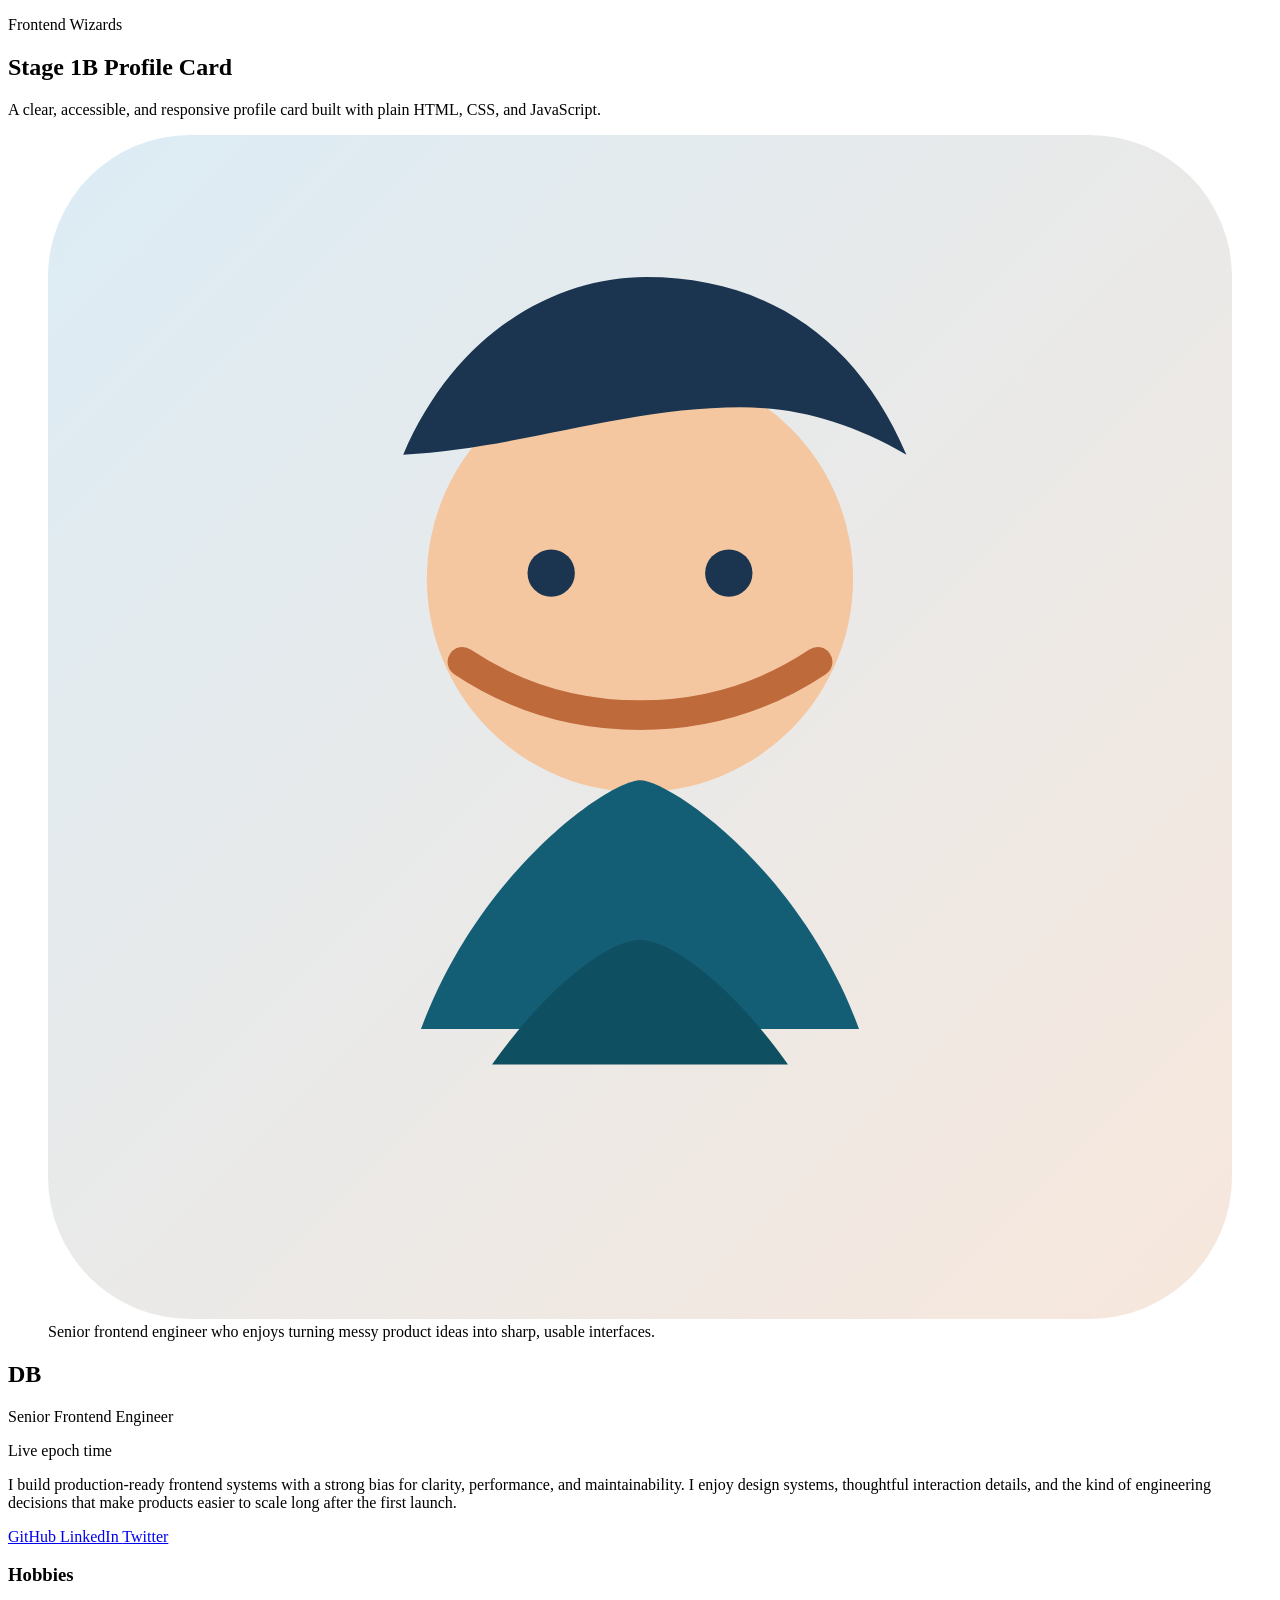
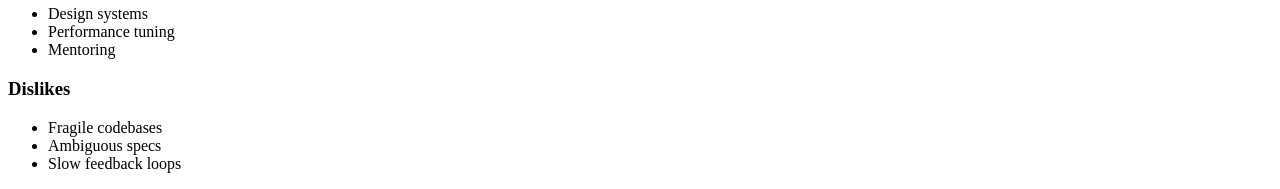
==== stage-1b/index.html @ a4ab2f9a "feat(profile): add profile card markup" ====
﻿<!DOCTYPE html>
<html lang="en">
  <head>
    <meta charset="UTF-8" />
    <meta name="viewport" content="width=device-width, initial-scale=1.0" />
    <title>HNG14 Stage 1B Profile Card</title>
    <link rel="stylesheet" href="styles.css" />
  </head>
  <body>
    <main class="page-shell" data-testid="test-profile-page-shell">
      <section class="page-intro" data-testid="test-profile-page-intro">
        <p class="eyebrow" data-testid="test-profile-page-kicker">Frontend Wizards</p>
        <h1 class="page-title" data-testid="test-profile-page-title">Stage 1B Profile Card</h1>
        <p class="page-copy" data-testid="test-profile-page-copy">
          A clear, accessible, and responsive profile card built with plain HTML, CSS, and
          JavaScript.
        </p>
      </section>

      <article class="profile-card" data-testid="test-profile-card" aria-labelledby="profile-name">
        <figure class="profile-media" data-testid="test-profile-media">
          <img
            class="profile-avatar"
            src="assets/profile-avatar.svg"
            alt="Portrait illustration of DB smiling in a blue shirt"
            data-testid="test-user-avatar"
          />
          <figcaption class="profile-caption" data-testid="test-profile-caption">
            Senior frontend engineer who enjoys turning messy product ideas into sharp, usable
            interfaces.
          </figcaption>
        </figure>

        <div class="profile-content" data-testid="test-profile-content">
          <header class="profile-header" data-testid="test-profile-header">
            <div class="profile-heading" data-testid="test-profile-heading">
              <h2 id="profile-name" class="profile-name" data-testid="test-user-name">DB</h2>
              <p class="profile-role" data-testid="test-profile-role">Senior Frontend Engineer</p>
            </div>

            <div class="profile-time-block" data-testid="test-profile-time-block">
              <span class="time-label" data-testid="test-profile-time-label">Live epoch time</span>
              <p class="profile-time" data-testid="test-user-time" aria-live="polite"></p>
            </div>
          </header>

          <p class="profile-bio" data-testid="test-user-bio">
            I build production-ready frontend systems with a strong bias for clarity, performance,
            and maintainability. I enjoy design systems, thoughtful interaction details, and the
            kind of engineering decisions that make products easier to scale long after the first
            launch.
          </p>

          <nav class="social-nav" data-testid="test-user-social-links" aria-label="Social links">
            <a
              class="social-link"
              href="https://github.com/#"
              target="_blank"
              rel="noopener noreferrer"
              data-testid="test-user-social-github"
            >
              GitHub
            </a>
            <a
              class="social-link"
              href="https://www.linkedin.com/#"
              target="_blank"
              rel="noopener noreferrer"
              data-testid="test-user-social-linkedin"
            >
              LinkedIn
            </a>
            <a
              class="social-link"
              href="https://x.com/#"
              target="_blank"
              rel="noopener noreferrer"
              data-testid="test-user-social-twitter"
            >
              Twitter
            </a>
          </nav>

          <div class="profile-lists" data-testid="test-profile-lists">
            <section class="list-section" data-testid="test-profile-hobbies-section" aria-labelledby="hobbies-heading">
              <h3 id="hobbies-heading" class="list-title" data-testid="test-profile-hobbies-title">Hobbies</h3>
              <ul class="pill-list" data-testid="test-user-hobbies">
                <li class="pill-item" data-testid="test-user-hobby-ui-design">Design systems</li>
                <li class="pill-item" data-testid="test-user-hobby-reading">Performance tuning</li>
                <li class="pill-item" data-testid="test-user-hobby-football">Mentoring</li>
              </ul>
            </section>

            <section class="list-section" data-testid="test-profile-dislikes-section" aria-labelledby="dislikes-heading">
              <h3 id="dislikes-heading" class="list-title" data-testid="test-profile-dislikes-title">Dislikes</h3>
              <ul class="pill-list pill-list-muted" data-testid="test-user-dislikes">
                <li class="pill-item" data-testid="test-user-dislike-clutter">Fragile codebases</li>
                <li class="pill-item" data-testid="test-user-dislike-poor-contrast">Ambiguous specs</li>
                <li class="pill-item" data-testid="test-user-dislike-late-feedback">Slow feedback loops</li>
              </ul>
            </section>
          </div>
        </div>
      </article>
    </main>

    <script src="script.js"></script>
  </body>
</html>
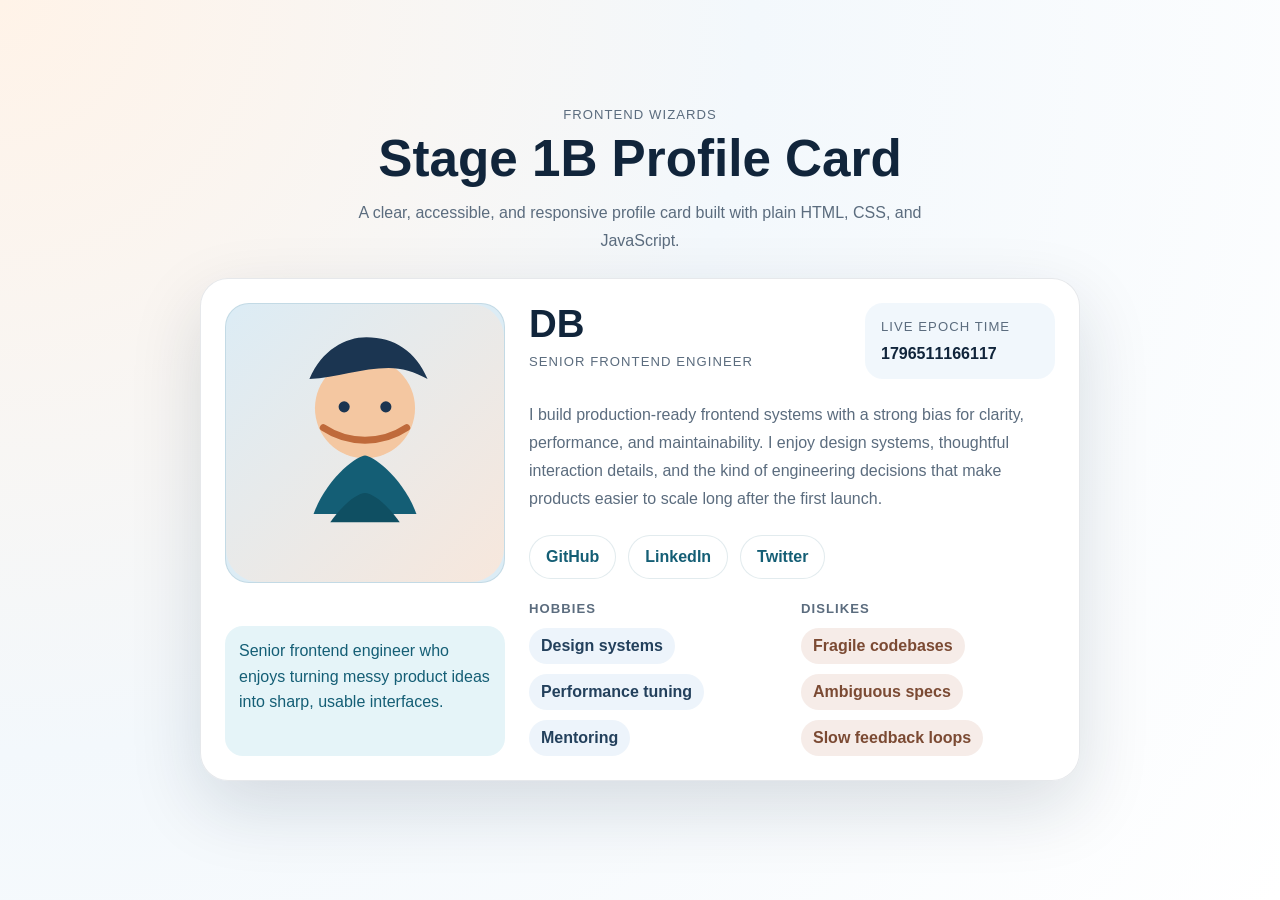
==== commit 47948f0e: "fix: update CSS path and add cache-busting for Vercel deployment" ====
--- a/stage-1b/index.html
+++ b/stage-1b/index.html
@@ -4,7 +4,7 @@
     <meta charset="UTF-8" />
     <meta name="viewport" content="width=device-width, initial-scale=1.0" />
     <title>HNG14 Stage 1B Profile Card</title>
-    <link rel="stylesheet" href="styles.css" />
+    <link rel="stylesheet" href="./styles.css?v=1.0" />
   </head>
   <body>
     <main class="page-shell" data-testid="test-profile-page-shell">
--- a/stage-1b/styles.css
+++ b/stage-1b/styles.css
@@ -0,0 +1,256 @@
+﻿:root {
+  color-scheme: light;
+  --page-bg: radial-gradient(circle at top left, #fff3e8 0%, #f3f8fc 48%, #ffffff 100%);
+  --card-bg: rgba(255, 255, 255, 0.95);
+  --card-border: rgba(13, 34, 57, 0.1);
+  --text-main: #11253b;
+  --text-muted: #5b6c7e;
+  --accent: #145e75;
+  --accent-soft: #e5f4f8;
+  --pill-bg: #edf4fb;
+  --pill-text: #23405c;
+  --muted-pill-bg: #f6ece8;
+  --muted-pill-text: #7b4a33;
+  --focus-ring: #0f766e;
+  --shadow: 0 26px 72px rgba(17, 37, 59, 0.14);
+  --radius-xl: 28px;
+  --radius-lg: 18px;
+}
+
+*,
+*::before,
+*::after {
+  box-sizing: border-box;
+}
+
+html,
+body {
+  margin: 0;
+  min-height: 100%;
+  font-family: "Segoe UI", Tahoma, Geneva, Verdana, sans-serif;
+  background: var(--page-bg);
+  color: var(--text-main);
+}
+
+body {
+  min-width: 320px;
+}
+
+.page-shell {
+  min-height: 100vh;
+  padding: 28px 16px 40px;
+  display: grid;
+  gap: 24px;
+  align-content: center;
+  justify-items: center;
+}
+
+.page-intro {
+  width: min(100%, 780px);
+  text-align: center;
+}
+
+.eyebrow,
+.time-label,
+.list-title,
+.profile-role {
+  margin: 0;
+  font-size: 0.82rem;
+  letter-spacing: 0.08em;
+  text-transform: uppercase;
+  color: var(--text-muted);
+}
+
+.page-title {
+  margin: 10px 0 0;
+  font-size: clamp(2rem, 5vw, 3.2rem);
+  line-height: 1.05;
+}
+
+.page-copy {
+  width: min(100%, 620px);
+  margin: 14px auto 0;
+  color: var(--text-muted);
+  line-height: 1.7;
+}
+
+.profile-card {
+  width: min(100%, 880px);
+  padding: 24px;
+  display: grid;
+  grid-template-columns: minmax(220px, 280px) minmax(0, 1fr);
+  gap: 24px;
+  border: 1px solid var(--card-border);
+  border-radius: var(--radius-xl);
+  background: var(--card-bg);
+  box-shadow: var(--shadow);
+  overflow-wrap: anywhere;
+}
+
+.profile-media {
+  margin: 0;
+  display: grid;
+  gap: 14px;
+}
+
+.profile-avatar {
+  width: 100%;
+  aspect-ratio: 1 / 1;
+  object-fit: cover;
+  border-radius: calc(var(--radius-xl) - 4px);
+  border: 1px solid rgba(20, 94, 117, 0.12);
+  background: #dcecf5;
+}
+
+.profile-caption {
+  margin: 0;
+  padding: 12px 14px;
+  border-radius: var(--radius-lg);
+  background: var(--accent-soft);
+  color: var(--accent);
+  line-height: 1.6;
+}
+
+.profile-content {
+  display: grid;
+  gap: 22px;
+  min-width: 0;
+}
+
+.profile-header {
+  display: flex;
+  gap: 16px;
+  justify-content: space-between;
+  align-items: flex-start;
+  flex-wrap: wrap;
+}
+
+.profile-heading {
+  min-width: 0;
+}
+
+.profile-name {
+  margin: 0;
+  font-size: clamp(1.7rem, 4vw, 2.4rem);
+  line-height: 1.08;
+}
+
+.profile-role {
+  margin-top: 10px;
+}
+
+.profile-time-block {
+  min-width: 190px;
+  padding: 14px 16px;
+  border-radius: var(--radius-lg);
+  background: rgba(237, 244, 251, 0.74);
+}
+
+.profile-time {
+  margin: 8px 0 0;
+  font-weight: 700;
+  font-size: 1rem;
+  line-height: 1.4;
+}
+
+.profile-bio {
+  margin: 0;
+  color: var(--text-muted);
+  line-height: 1.75;
+}
+
+.social-nav {
+  display: flex;
+  gap: 12px;
+  flex-wrap: wrap;
+}
+
+.social-link {
+  min-height: 44px;
+  padding: 11px 16px;
+  display: inline-flex;
+  align-items: center;
+  justify-content: center;
+  border-radius: 999px;
+  border: 1px solid rgba(20, 94, 117, 0.12);
+  background: #ffffff;
+  color: var(--accent);
+  font-weight: 700;
+  text-decoration: none;
+  transition: transform 150ms ease, background-color 150ms ease, border-color 150ms ease;
+}
+
+.social-link:hover {
+  transform: translateY(-1px);
+  background: var(--accent-soft);
+}
+
+.profile-lists {
+  display: grid;
+  grid-template-columns: repeat(2, minmax(0, 1fr));
+  gap: 18px;
+}
+
+.list-section {
+  display: grid;
+  gap: 12px;
+}
+
+.pill-list {
+  margin: 0;
+  padding: 0;
+  list-style: none;
+  display: flex;
+  flex-wrap: wrap;
+  gap: 10px;
+}
+
+.pill-item {
+  padding: 9px 12px;
+  border-radius: 999px;
+  background: var(--pill-bg);
+  color: var(--pill-text);
+  font-weight: 600;
+}
+
+.pill-list-muted .pill-item {
+  background: var(--muted-pill-bg);
+  color: var(--muted-pill-text);
+}
+
+.social-link:focus-visible {
+  outline: 3px solid var(--focus-ring);
+  outline-offset: 3px;
+}
+
+@media (max-width: 767px) {
+  .page-shell {
+    padding-inline: 14px;
+  }
+
+  .profile-card {
+    padding: 18px;
+    grid-template-columns: 1fr;
+  }
+
+  .profile-header,
+  .profile-lists {
+    grid-template-columns: 1fr;
+    flex-direction: column;
+    align-items: stretch;
+  }
+
+  .profile-time-block {
+    min-width: 0;
+  }
+
+  .social-link {
+    flex: 1 1 140px;
+  }
+}
+
+@media (min-width: 768px) and (max-width: 1023px) {
+  .profile-card {
+    grid-template-columns: minmax(200px, 250px) minmax(0, 1fr);
+  }
+}
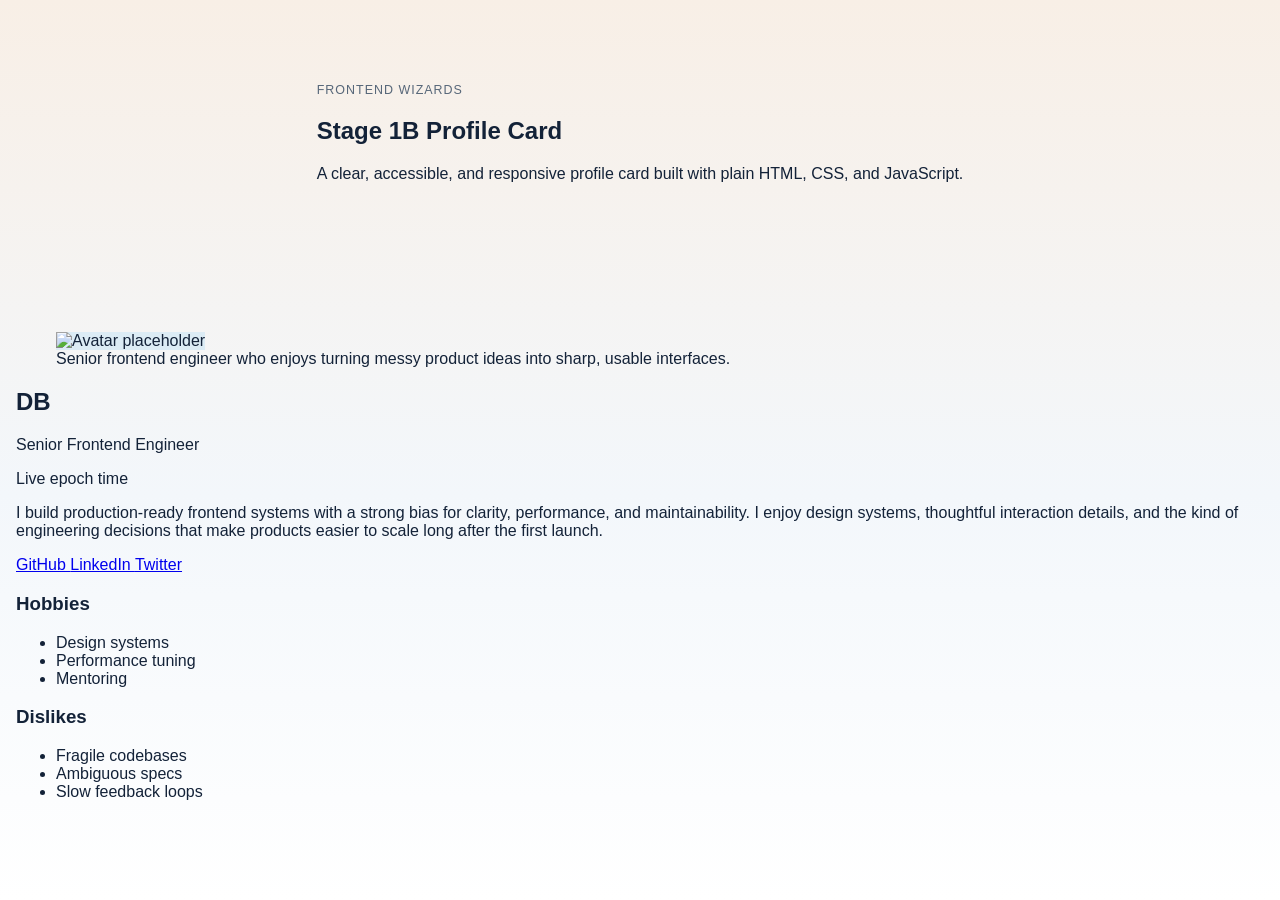
==== commit 0e4f83aa: "feat: add vercel.json config and fix absolute paths for stage-1b deployment - Add vercel.json to rou" ====
--- a/stage-1b/index.html
+++ b/stage-1b/index.html
@@ -4,7 +4,7 @@
     <meta charset="UTF-8" />
     <meta name="viewport" content="width=device-width, initial-scale=1.0" />
     <title>HNG14 Stage 1B Profile Card</title>
-    <link rel="stylesheet" href="./styles.css?v=1.0" />
+    <link rel="stylesheet" href="/styles.css?v=2.0" />
   </head>
   <body>
     <main class="page-shell" data-testid="test-profile-page-shell">
@@ -21,9 +21,10 @@
         <figure class="profile-media" data-testid="test-profile-media">
           <img
             class="profile-avatar"
-            src="assets/profile-avatar.svg"
+            src="/assets/profile-avatar.svg"
             alt="Portrait illustration of DB smiling in a blue shirt"
             data-testid="test-user-avatar"
+            onerror="this.style.background='#dcecf5'; this.alt='Avatar placeholder';"
           />
           <figcaption class="profile-caption" data-testid="test-profile-caption">
             Senior frontend engineer who enjoys turning messy product ideas into sharp, usable
@@ -104,6 +105,6 @@
       </article>
     </main>
 
-    <script src="script.js"></script>
+    <script src="/script.js"></script>
   </body>
 </html>
--- a/styles.css
+++ b/styles.css
@@ -0,0 +1,461 @@
+﻿:root {
+  color-scheme: light;
+  --page-bg: linear-gradient(180deg, #f8efe6 0%, #f3f7fb 55%, #ffffff 100%);
+  --card-bg: rgba(255, 255, 255, 0.94);
+  --card-border: rgba(18, 42, 66, 0.1);
+  --text-main: #132238;
+  --text-muted: #576779;
+  --accent: #0f766e;
+  --accent-strong: #0a5e58;
+  --low-bg: #e8f4ed;
+  --low-text: #1f5b39;
+  --medium-bg: #fff1dc;
+  --medium-text: #8a4b0f;
+  --high-bg: #ffe0dc;
+  --high-text: #9f2d20;
+  --pending-bg: #ecf1f7;
+  --pending-text: #44576c;
+  --progress-bg: #ddf7ed;
+  --progress-text: #0f5132;
+  --done-bg: #e6f6ee;
+  --done-text: #166534;
+  --danger-bg: #ffe0dc;
+  --danger-text: #9f2d20;
+  --tag-bg: #edf4fb;
+  --tag-text: #25425e;
+  --focus-ring: #0f766e;
+  --shadow: 0 24px 70px rgba(19, 34, 56, 0.14);
+  --radius-xl: 24px;
+  --radius-lg: 16px;
+}
+
+/* Basic reset so spacing behaves predictably */
+*,
+*::before,
+*::after {
+  box-sizing: border-box;
+}
+
+html,
+body {
+  margin: 0;
+  min-height: 100%;
+  font-family: "Segoe UI", Tahoma, Geneva, Verdana, sans-serif;
+  background: var(--page-bg);
+  color: var(--text-main);
+}
+
+body {
+  min-width: 320px;
+}
+
+/* Centers the card and keeps it comfortable on larger screens */
+.page-shell {
+  min-height: 100vh;
+  display: grid;
+  place-items: center;
+  padding: 24px 16px;
+}
+
+/* Main task card */
+.todo-card {
+  position: relative;
+  width: min(100%, 520px);
+  padding: 24px;
+  border: 1px solid var(--card-border);
+  border-radius: var(--radius-xl);
+  background: var(--card-bg);
+  box-shadow: var(--shadow);
+  backdrop-filter: blur(10px);
+  overflow: hidden;
+  overflow-wrap: anywhere;
+}
+
+.todo-card[data-editing="true"] {
+  border-color: rgba(15, 118, 110, 0.25);
+}
+
+.todo-card.is-done {
+  background: rgba(246, 250, 248, 0.96);
+}
+
+.todo-card.is-overdue {
+  border-color: rgba(159, 45, 32, 0.22);
+}
+
+.priority-indicator {
+  position: absolute;
+  top: 24px;
+  right: 24px;
+  width: 14px;
+  height: 14px;
+  border-radius: 999px;
+  background: var(--medium-text);
+  box-shadow: 0 0 0 4px rgba(255, 255, 255, 0.9);
+}
+
+.todo-card[data-priority="low"] .priority-indicator {
+  background: #2d7a4b;
+}
+
+.todo-card[data-priority="medium"] .priority-indicator {
+  background: #d97706;
+}
+
+.todo-card[data-priority="high"] .priority-indicator {
+  background: #c2410c;
+}
+
+.card-header,
+.task-controls,
+.control-cluster,
+.edit-grid,
+.edit-actions {
+  display: flex;
+  gap: 16px;
+}
+
+.card-header {
+  align-items: flex-start;
+  justify-content: space-between;
+}
+
+.title-group {
+  min-width: 0;
+}
+
+.eyebrow,
+.meta-label,
+.tags-heading,
+.control-label,
+.edit-field label {
+  margin: 0;
+  font-size: 0.78rem;
+  letter-spacing: 0.08em;
+  text-transform: uppercase;
+  color: var(--text-muted);
+}
+
+.todo-title {
+  margin: 10px 0 0;
+  font-size: clamp(1.45rem, 4vw, 1.9rem);
+  line-height: 1.15;
+}
+
+.todo-card.is-done .todo-title {
+  color: var(--text-muted);
+  text-decoration: line-through;
+  text-decoration-thickness: 2px;
+}
+
+.meta-badges {
+  display: flex;
+  flex-direction: column;
+  gap: 10px;
+  align-items: flex-end;
+  flex-shrink: 0;
+}
+
+.badge {
+  display: inline-flex;
+  align-items: center;
+  justify-content: center;
+  min-height: 36px;
+  padding: 8px 12px;
+  border-radius: 999px;
+  font-weight: 700;
+  font-size: 0.88rem;
+  white-space: nowrap;
+}
+
+.badge-priority[data-priority="Low"] {
+  background: var(--low-bg);
+  color: var(--low-text);
+}
+
+.badge-priority[data-priority="Medium"] {
+  background: var(--medium-bg);
+  color: var(--medium-text);
+}
+
+.badge-priority[data-priority="High"] {
+  background: var(--high-bg);
+  color: var(--high-text);
+}
+
+.badge-status[data-status="Pending"] {
+  background: var(--pending-bg);
+  color: var(--pending-text);
+}
+
+.badge-status[data-status="In Progress"] {
+  background: var(--progress-bg);
+  color: var(--progress-text);
+}
+
+.badge-status[data-status="Done"] {
+  background: var(--done-bg);
+  color: var(--done-text);
+}
+
+.todo-description {
+  margin: 18px 0 0;
+  color: var(--text-muted);
+  line-height: 1.7;
+}
+
+.collapsible-section.is-collapsed .todo-description {
+  display: -webkit-box;
+  -webkit-box-orient: vertical;
+  -webkit-line-clamp: 3;
+  overflow: hidden;
+}
+
+/* Two-column time section that collapses on mobile */
+.time-grid {
+  margin-top: 24px;
+  display: grid;
+  grid-template-columns: repeat(2, minmax(0, 1fr));
+  gap: 14px;
+}
+
+.time-block {
+  padding: 14px 16px;
+  border-radius: var(--radius-lg);
+  background: rgba(237, 244, 251, 0.76);
+}
+
+.meta-value {
+  display: block;
+  margin-top: 8px;
+  font-weight: 700;
+  line-height: 1.4;
+}
+
+.time-remaining {
+  color: var(--accent-strong);
+}
+
+.todo-card.is-overdue .time-remaining {
+  color: var(--danger-text);
+}
+
+.overdue-indicator {
+  margin: 16px 0 0;
+  padding: 10px 12px;
+  border-radius: 14px;
+  background: rgba(255, 224, 220, 0.72);
+  color: var(--danger-text);
+  font-weight: 700;
+}
+
+.task-controls {
+  margin-top: 24px;
+  align-items: flex-end;
+  justify-content: space-between;
+  flex-wrap: wrap;
+}
+
+.control-cluster {
+  align-items: flex-end;
+  flex-wrap: wrap;
+}
+
+.checkbox-row,
+.status-control-row {
+  display: inline-flex;
+  align-items: center;
+  gap: 12px;
+}
+
+.status-control-row {
+  flex-direction: column;
+  align-items: flex-start;
+}
+
+.todo-checkbox {
+  inline-size: 20px;
+  block-size: 20px;
+  margin: 0;
+  accent-color: var(--accent);
+}
+
+.checkbox-label {
+  font-weight: 600;
+}
+
+.status-control,
+.edit-field input,
+.edit-field textarea,
+.edit-field select {
+  width: 100%;
+  min-height: 44px;
+  padding: 10px 12px;
+  border: 1px solid rgba(19, 34, 56, 0.16);
+  border-radius: 14px;
+  background: #ffffff;
+  color: var(--text-main);
+  font: inherit;
+}
+
+.edit-field textarea {
+  min-height: 140px;
+  resize: vertical;
+}
+
+/* Shared button look for the quick actions */
+.action-buttons {
+  display: flex;
+  gap: 12px;
+  flex-wrap: wrap;
+  align-items: center;
+}
+
+.action-button {
+  min-height: 42px;
+  padding: 10px 16px;
+  border: 1px solid transparent;
+  border-radius: 999px;
+  background: var(--text-main);
+  color: #ffffff;
+  font-weight: 700;
+  cursor: pointer;
+  transition: transform 150ms ease, background-color 150ms ease, border-color 150ms ease;
+}
+
+.action-button:hover {
+  transform: translateY(-1px);
+}
+
+.ghost-button,
+.secondary-button {
+  background: transparent;
+  color: var(--text-main);
+  border-color: rgba(19, 34, 56, 0.14);
+}
+
+.edit-button,
+.save-button {
+  background: var(--accent);
+}
+
+.edit-button:hover,
+.save-button:hover {
+  background: var(--accent-strong);
+}
+
+.delete-button {
+  background: var(--danger-bg);
+  color: var(--danger-text);
+  border-color: rgba(159, 45, 32, 0.15);
+}
+
+.delete-button:hover {
+  background: #ffd3cd;
+}
+
+.todo-checkbox:focus-visible,
+.status-control:focus-visible,
+.action-button:focus-visible,
+.edit-field input:focus-visible,
+.edit-field textarea:focus-visible,
+.edit-field select:focus-visible {
+  outline: 3px solid var(--focus-ring);
+  outline-offset: 3px;
+}
+
+.tags-section {
+  margin-top: 24px;
+}
+
+.tag-list {
+  list-style: none;
+  margin: 12px 0 0;
+  padding: 0;
+  display: flex;
+  gap: 10px;
+  flex-wrap: wrap;
+}
+
+.tag-chip {
+  padding: 8px 12px;
+  border-radius: 999px;
+  background: var(--tag-bg);
+  color: var(--tag-text);
+  font-weight: 600;
+}
+
+.edit-form {
+  display: grid;
+  gap: 18px;
+}
+
+.edit-field {
+  display: grid;
+  gap: 8px;
+}
+
+.edit-grid {
+  align-items: flex-start;
+}
+
+.edit-grid > * {
+  flex: 1 1 220px;
+}
+
+.edit-actions {
+  justify-content: flex-start;
+  flex-wrap: wrap;
+}
+
+[hidden] {
+  display: none !important;
+}
+
+/* Small-screen layout keeps everything stacked and readable */
+@media (max-width: 767px) {
+  .todo-card {
+    width: min(100%, 100%);
+    padding: 20px;
+  }
+
+  .priority-indicator {
+    top: 20px;
+    right: 20px;
+  }
+
+  .card-header,
+  .task-controls,
+  .control-cluster,
+  .edit-grid {
+    flex-direction: column;
+    align-items: stretch;
+  }
+
+  .meta-badges {
+    align-items: flex-start;
+    flex-direction: row;
+    flex-wrap: wrap;
+  }
+
+  .time-grid {
+    grid-template-columns: 1fr;
+  }
+
+  .action-buttons,
+  .action-button {
+    width: 100%;
+  }
+
+  .status-control-row {
+    width: 100%;
+  }
+}
+
+@media (min-width: 768px) {
+  .todo-card {
+    width: min(100%, 500px);
+  }
+}
+
+
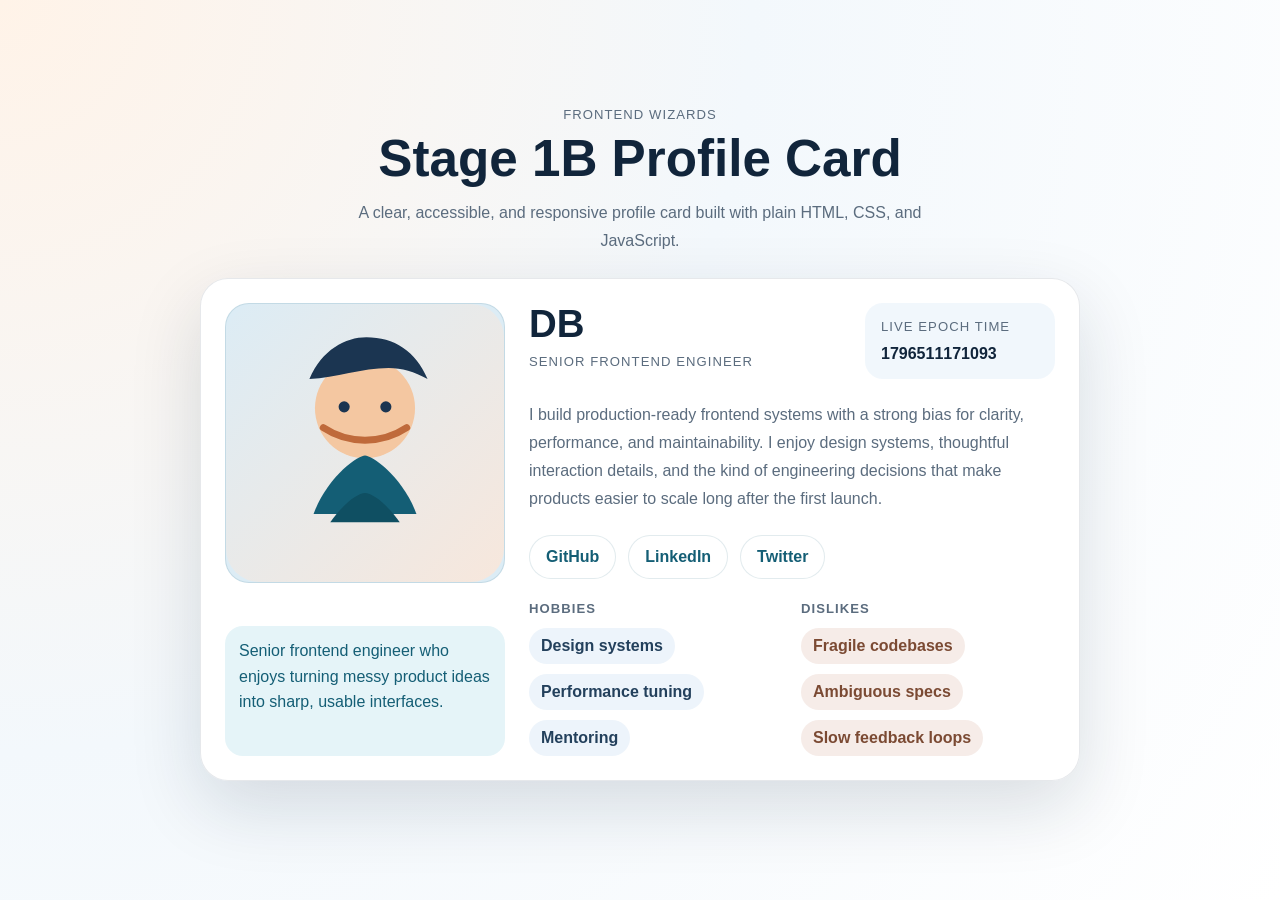
==== commit aabb8906: "revert: restore working relative paths and remove vercel.json - Remove vercel.json that broke the de" ====
--- a/stage-1b/index.html
+++ b/stage-1b/index.html
@@ -4,7 +4,7 @@
     <meta charset="UTF-8" />
     <meta name="viewport" content="width=device-width, initial-scale=1.0" />
     <title>HNG14 Stage 1B Profile Card</title>
-    <link rel="stylesheet" href="/styles.css?v=2.0" />
+    <link rel="stylesheet" href="./styles.css" />
   </head>
   <body>
     <main class="page-shell" data-testid="test-profile-page-shell">
@@ -21,7 +21,7 @@
         <figure class="profile-media" data-testid="test-profile-media">
           <img
             class="profile-avatar"
-            src="/assets/profile-avatar.svg"
+            src="assets/profile-avatar.svg"
             alt="Portrait illustration of DB smiling in a blue shirt"
             data-testid="test-user-avatar"
             onerror="this.style.background='#dcecf5'; this.alt='Avatar placeholder';"
@@ -105,6 +105,6 @@
       </article>
     </main>
 
-    <script src="/script.js"></script>
+    <script src="script.js"></script>
   </body>
 </html>
--- a/stage-1b/styles.css
+++ b/stage-1b/styles.css
@@ -0,0 +1,256 @@
+﻿:root {
+  color-scheme: light;
+  --page-bg: radial-gradient(circle at top left, #fff3e8 0%, #f3f8fc 48%, #ffffff 100%);
+  --card-bg: rgba(255, 255, 255, 0.95);
+  --card-border: rgba(13, 34, 57, 0.1);
+  --text-main: #11253b;
+  --text-muted: #5b6c7e;
+  --accent: #145e75;
+  --accent-soft: #e5f4f8;
+  --pill-bg: #edf4fb;
+  --pill-text: #23405c;
+  --muted-pill-bg: #f6ece8;
+  --muted-pill-text: #7b4a33;
+  --focus-ring: #0f766e;
+  --shadow: 0 26px 72px rgba(17, 37, 59, 0.14);
+  --radius-xl: 28px;
+  --radius-lg: 18px;
+}
+
+*,
+*::before,
+*::after {
+  box-sizing: border-box;
+}
+
+html,
+body {
+  margin: 0;
+  min-height: 100%;
+  font-family: "Segoe UI", Tahoma, Geneva, Verdana, sans-serif;
+  background: var(--page-bg);
+  color: var(--text-main);
+}
+
+body {
+  min-width: 320px;
+}
+
+.page-shell {
+  min-height: 100vh;
+  padding: 28px 16px 40px;
+  display: grid;
+  gap: 24px;
+  align-content: center;
+  justify-items: center;
+}
+
+.page-intro {
+  width: min(100%, 780px);
+  text-align: center;
+}
+
+.eyebrow,
+.time-label,
+.list-title,
+.profile-role {
+  margin: 0;
+  font-size: 0.82rem;
+  letter-spacing: 0.08em;
+  text-transform: uppercase;
+  color: var(--text-muted);
+}
+
+.page-title {
+  margin: 10px 0 0;
+  font-size: clamp(2rem, 5vw, 3.2rem);
+  line-height: 1.05;
+}
+
+.page-copy {
+  width: min(100%, 620px);
+  margin: 14px auto 0;
+  color: var(--text-muted);
+  line-height: 1.7;
+}
+
+.profile-card {
+  width: min(100%, 880px);
+  padding: 24px;
+  display: grid;
+  grid-template-columns: minmax(220px, 280px) minmax(0, 1fr);
+  gap: 24px;
+  border: 1px solid var(--card-border);
+  border-radius: var(--radius-xl);
+  background: var(--card-bg);
+  box-shadow: var(--shadow);
+  overflow-wrap: anywhere;
+}
+
+.profile-media {
+  margin: 0;
+  display: grid;
+  gap: 14px;
+}
+
+.profile-avatar {
+  width: 100%;
+  aspect-ratio: 1 / 1;
+  object-fit: cover;
+  border-radius: calc(var(--radius-xl) - 4px);
+  border: 1px solid rgba(20, 94, 117, 0.12);
+  background: #dcecf5;
+}
+
+.profile-caption {
+  margin: 0;
+  padding: 12px 14px;
+  border-radius: var(--radius-lg);
+  background: var(--accent-soft);
+  color: var(--accent);
+  line-height: 1.6;
+}
+
+.profile-content {
+  display: grid;
+  gap: 22px;
+  min-width: 0;
+}
+
+.profile-header {
+  display: flex;
+  gap: 16px;
+  justify-content: space-between;
+  align-items: flex-start;
+  flex-wrap: wrap;
+}
+
+.profile-heading {
+  min-width: 0;
+}
+
+.profile-name {
+  margin: 0;
+  font-size: clamp(1.7rem, 4vw, 2.4rem);
+  line-height: 1.08;
+}
+
+.profile-role {
+  margin-top: 10px;
+}
+
+.profile-time-block {
+  min-width: 190px;
+  padding: 14px 16px;
+  border-radius: var(--radius-lg);
+  background: rgba(237, 244, 251, 0.74);
+}
+
+.profile-time {
+  margin: 8px 0 0;
+  font-weight: 700;
+  font-size: 1rem;
+  line-height: 1.4;
+}
+
+.profile-bio {
+  margin: 0;
+  color: var(--text-muted);
+  line-height: 1.75;
+}
+
+.social-nav {
+  display: flex;
+  gap: 12px;
+  flex-wrap: wrap;
+}
+
+.social-link {
+  min-height: 44px;
+  padding: 11px 16px;
+  display: inline-flex;
+  align-items: center;
+  justify-content: center;
+  border-radius: 999px;
+  border: 1px solid rgba(20, 94, 117, 0.12);
+  background: #ffffff;
+  color: var(--accent);
+  font-weight: 700;
+  text-decoration: none;
+  transition: transform 150ms ease, background-color 150ms ease, border-color 150ms ease;
+}
+
+.social-link:hover {
+  transform: translateY(-1px);
+  background: var(--accent-soft);
+}
+
+.profile-lists {
+  display: grid;
+  grid-template-columns: repeat(2, minmax(0, 1fr));
+  gap: 18px;
+}
+
+.list-section {
+  display: grid;
+  gap: 12px;
+}
+
+.pill-list {
+  margin: 0;
+  padding: 0;
+  list-style: none;
+  display: flex;
+  flex-wrap: wrap;
+  gap: 10px;
+}
+
+.pill-item {
+  padding: 9px 12px;
+  border-radius: 999px;
+  background: var(--pill-bg);
+  color: var(--pill-text);
+  font-weight: 600;
+}
+
+.pill-list-muted .pill-item {
+  background: var(--muted-pill-bg);
+  color: var(--muted-pill-text);
+}
+
+.social-link:focus-visible {
+  outline: 3px solid var(--focus-ring);
+  outline-offset: 3px;
+}
+
+@media (max-width: 767px) {
+  .page-shell {
+    padding-inline: 14px;
+  }
+
+  .profile-card {
+    padding: 18px;
+    grid-template-columns: 1fr;
+  }
+
+  .profile-header,
+  .profile-lists {
+    grid-template-columns: 1fr;
+    flex-direction: column;
+    align-items: stretch;
+  }
+
+  .profile-time-block {
+    min-width: 0;
+  }
+
+  .social-link {
+    flex: 1 1 140px;
+  }
+}
+
+@media (min-width: 768px) and (max-width: 1023px) {
+  .profile-card {
+    grid-template-columns: minmax(200px, 250px) minmax(0, 1fr);
+  }
+}
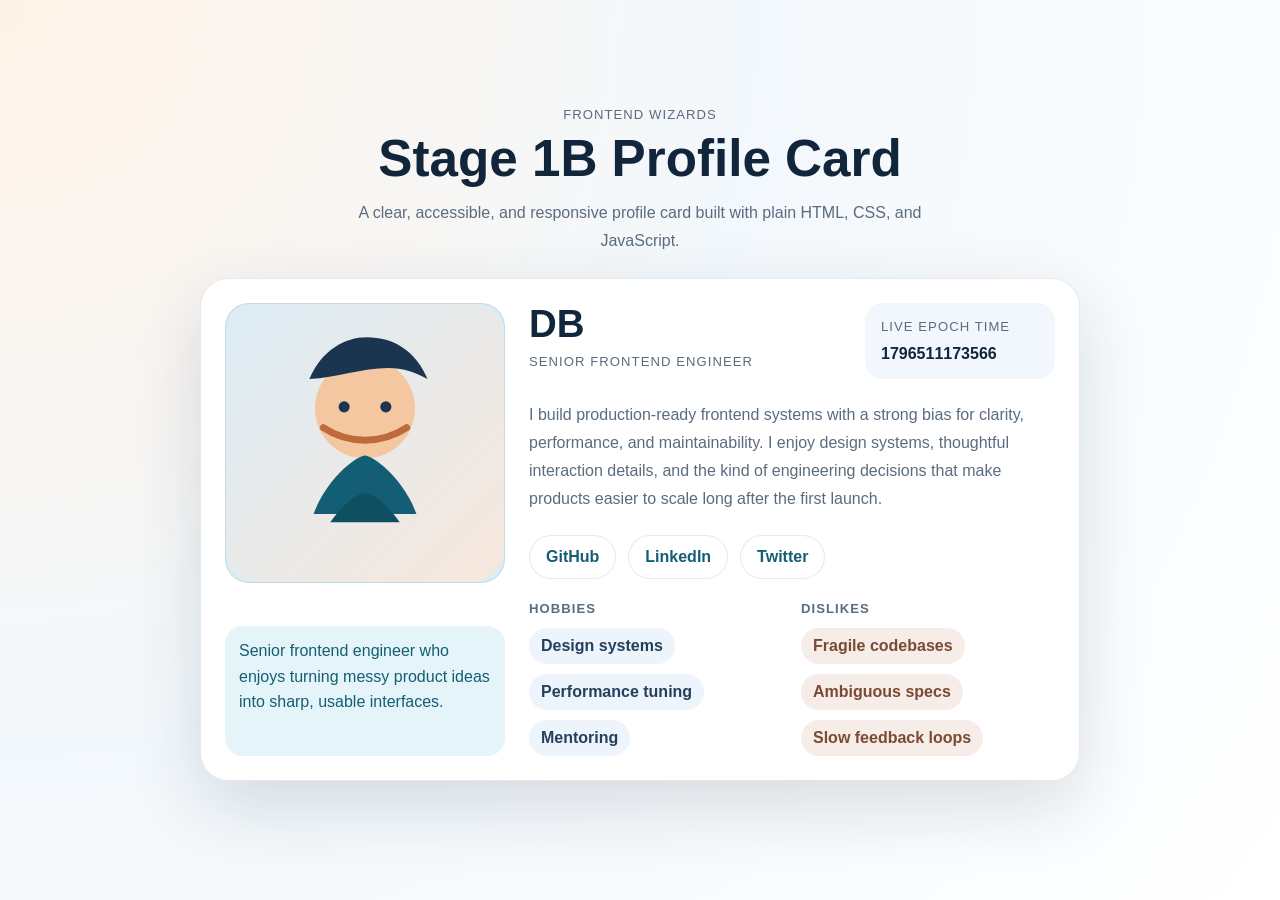
==== commit a0e9e769: "fix: use absolute paths for all assets in stage-1b - Update CSS path to /stage-1b/styles.css - Updat" ====
--- a/stage-1b/index.html
+++ b/stage-1b/index.html
@@ -4,7 +4,7 @@
     <meta charset="UTF-8" />
     <meta name="viewport" content="width=device-width, initial-scale=1.0" />
     <title>HNG14 Stage 1B Profile Card</title>
-    <link rel="stylesheet" href="./styles.css" />
+    <link rel="stylesheet" href="/stage-1b/styles.css" />
   </head>
   <body>
     <main class="page-shell" data-testid="test-profile-page-shell">
@@ -21,7 +21,7 @@
         <figure class="profile-media" data-testid="test-profile-media">
           <img
             class="profile-avatar"
-            src="assets/profile-avatar.svg"
+            src="/stage-1b/assets/profile-avatar.svg"
             alt="Portrait illustration of DB smiling in a blue shirt"
             data-testid="test-user-avatar"
             onerror="this.style.background='#dcecf5'; this.alt='Avatar placeholder';"
@@ -105,6 +105,6 @@
       </article>
     </main>
 
-    <script src="script.js"></script>
+    <script src="/stage-1b/script.js"></script>
   </body>
 </html>
